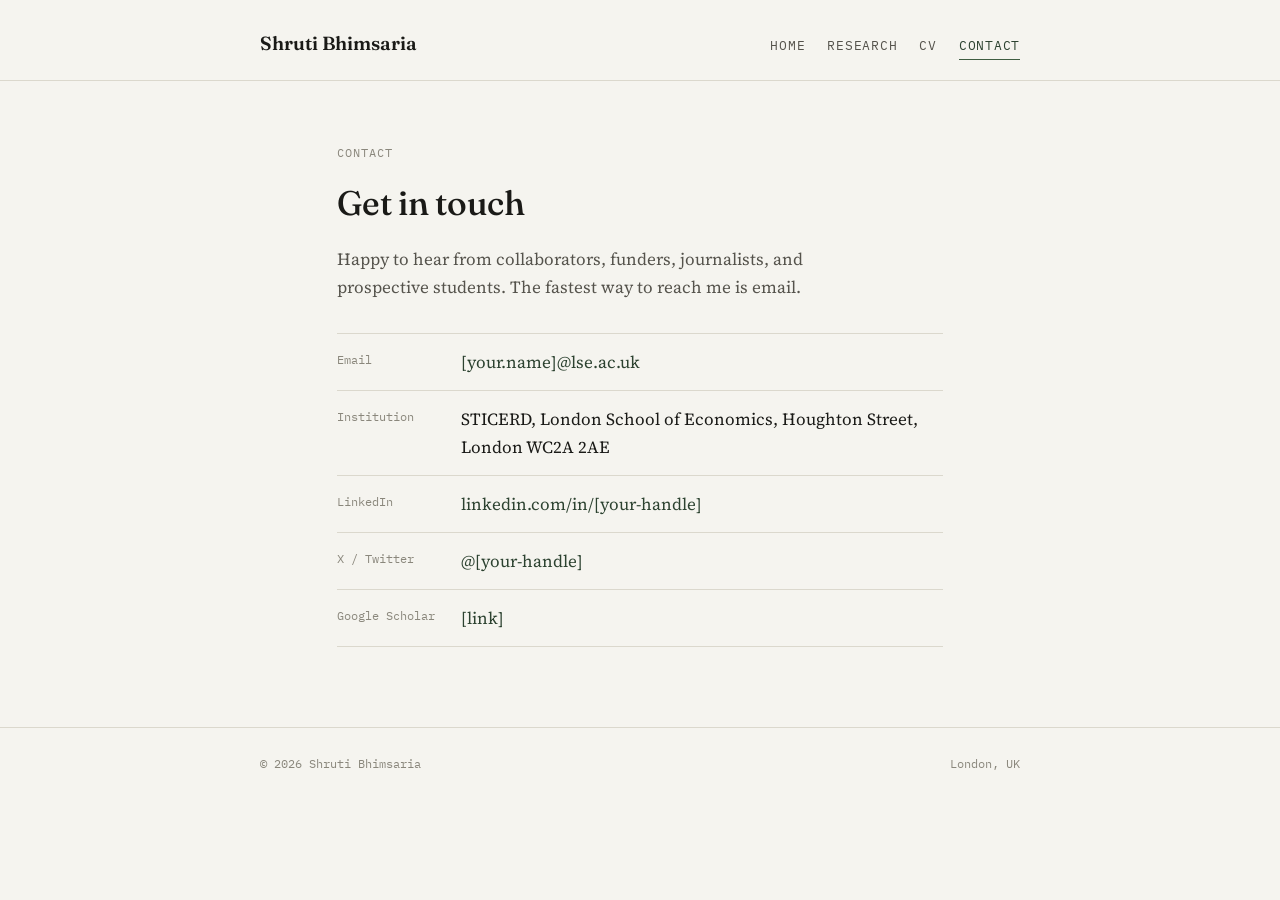
==== contact.html @ 3f06abe1 "Add files via upload" ====
<!DOCTYPE html>
<html lang="en">
<head>
<meta charset="UTF-8">
<meta name="viewport" content="width=device-width, initial-scale=1.0">
<title>Contact — Shruti Bhimsaria</title>
<link rel="stylesheet" href="style.css">
</head>
<body>

<header class="site-header">
  <div class="header-inner">
    <a class="site-title" href="index.html">Shruti Bhimsaria</a>
    <nav class="site-nav">
      <a href="index.html">Home</a>
      <a href="research.html">Research</a>
      <a href="cv.html">CV</a>
      <a href="contact.html" class="active">Contact</a>
    </nav>
  </div>
</header>

<main>

  <span class="label">Contact</span>
  <h1 style="font-size:34px; margin-top:10px;">Get in touch</h1>
  <p style="color:var(--ink-soft); max-width:56ch; margin-top:14px;">
    Happy to hear from collaborators, funders, journalists, and prospective students. The fastest way to reach me is email.
  </p>

  <ul class="contact-list" style="margin-top:32px;">
    <li>
      <span class="k">Email</span>
      <span><a href="mailto:s.bhimsaria@lse.ac.uk">[your.name]@lse.ac.uk</a></span>
    </li>
    <li>
      <span class="k">Institution</span>
      <span>STICERD, London School of Economics, Houghton Street, London WC2A 2AE</span>
    </li>
    <li>
      <span class="k">LinkedIn</span>
      <span><a href="#">linkedin.com/in/[your-handle]</a></span>
    </li>
    <li>
      <span class="k">X / Twitter</span>
      <span><a href="#">@[your-handle]</a></span>
    </li>
    <li>
      <span class="k">Google Scholar</span>
      <span><a href="#">[link]</a></span>
    </li>
  </ul>

</main>

<footer class="site-footer">
  <div class="footer-inner">
    <span>© <span id="year"></span> Shruti Bhimsaria</span>
    <span>London, UK</span>
  </div>
</footer>

<script>
  document.getElementById('year').textContent = new Date().getFullYear();
</script>

</body>
</html>
---- style.css ----
/* ===========================================================
   Shruti Bhimsaria — personal site
   Design: working-paper minimalism.
   Paper ground, forest-green accent (climate/econ association),
   Fraunces for display, Source Serif 4 for body, IBM Plex Mono
   for labels/metadata — the vocabulary of a research abstract.
   =========================================================== */

@import url('https://fonts.googleapis.com/css2?family=Fraunces:ital,opsz,wght@0,9..144,400;0,9..144,500;0,9..144,600;1,9..144,400&family=Source+Serif+4:ital,wght@0,400;0,500;0,600;1,400&family=IBM+Plex+Mono:wght@400;500&display=swap');

:root{
  --paper: #F5F4EF;
  --paper-raised: #FBFAF7;
  --ink: #1A1A17;
  --ink-soft: #55534C;
  --ink-faint: #8A877C;
  --accent: #3F5D42;
  --accent-deep: #2C4230;
  --accent-tint: #E9EEE6;
  --rule: #DBD8CD;
  --max-w: 760px;
  --side-pad: 6vw;
}

*{ box-sizing: border-box; }

html{ scroll-behavior: smooth; }

body{
  margin: 0;
  background: var(--paper);
  color: var(--ink);
  font-family: 'Source Serif 4', Georgia, serif;
  font-size: 17px;
  line-height: 1.65;
  -webkit-font-smoothing: antialiased;
}

a{ color: var(--accent-deep); text-decoration: none; }
a:hover{ text-decoration: underline; text-underline-offset: 3px; }
a:focus-visible, button:focus-visible{
  outline: 2px solid var(--accent);
  outline-offset: 3px;
}

.label{
  font-family: 'IBM Plex Mono', monospace;
  font-size: 12px;
  letter-spacing: 0.09em;
  text-transform: uppercase;
  color: var(--ink-faint);
}

h1, h2, h3{
  font-family: 'Fraunces', Georgia, serif;
  font-weight: 500;
  color: var(--ink);
  letter-spacing: -0.01em;
  margin: 0;
}

/* ---------- Header / Nav ---------- */

.site-header{
  border-bottom: 1px solid var(--rule);
  padding: 28px var(--side-pad) 20px;
}

.header-inner{
  max-width: var(--max-w);
  margin: 0 auto;
  display: flex;
  justify-content: space-between;
  align-items: baseline;
  flex-wrap: wrap;
  gap: 10px 28px;
}

.site-title{
  font-family: 'Fraunces', Georgia, serif;
  font-size: 19px;
  font-weight: 600;
  color: var(--ink);
  text-decoration: none;
  white-space: nowrap;
}
.site-title:hover{ text-decoration: none; opacity: 0.75; }

nav.site-nav{
  display: flex;
  gap: 22px;
  flex-wrap: wrap;
}

nav.site-nav a{
  font-family: 'IBM Plex Mono', monospace;
  font-size: 12.5px;
  letter-spacing: 0.06em;
  text-transform: uppercase;
  color: var(--ink-soft);
  padding-bottom: 3px;
  border-bottom: 1px solid transparent;
}
nav.site-nav a:hover{
  color: var(--accent-deep);
  text-decoration: none;
  border-bottom-color: var(--accent);
}
nav.site-nav a.active{
  color: var(--accent-deep);
  border-bottom-color: var(--accent);
}

/* ---------- Layout ---------- */

main{
  max-width: var(--max-w);
  margin: 0 auto;
  padding: 56px var(--side-pad) 80px;
}

.rule{
  border: none;
  border-top: 1px solid var(--rule);
  margin: 40px 0;
}

/* ---------- Home / cover-page hero ---------- */

.paper-frame{
  border: 1px solid var(--rule);
  background: var(--paper-raised);
  padding: 44px 40px;
  border-radius: 2px;
}

.paper-kicker{
  display: flex;
  justify-content: space-between;
  align-items: baseline;
  flex-wrap: wrap;
  gap: 8px 20px;
  margin-bottom: 26px;
}

.hero-name{
  font-size: clamp(34px, 5.5vw, 50px);
  line-height: 1.08;
  margin: 0 0 10px;
}

.hero-role{
  font-family: 'Source Serif 4', serif;
  font-style: italic;
  color: var(--ink-soft);
  font-size: 17px;
  margin: 0 0 28px;
  max-width: 56ch;
}

.abstract-label{
  font-family: 'IBM Plex Mono', monospace;
  font-size: 11.5px;
  letter-spacing: 0.1em;
  text-transform: uppercase;
  color: var(--accent-deep);
  display: block;
  margin-bottom: 10px;
}

.abstract{
  color: var(--ink);
  font-size: 16.5px;
}

.tags{
  display: flex;
  flex-wrap: wrap;
  gap: 8px;
  margin-top: 28px;
}

.tag{
  font-family: 'IBM Plex Mono', monospace;
  font-size: 11.5px;
  letter-spacing: 0.03em;
  color: var(--accent-deep);
  background: var(--accent-tint);
  border: 1px solid var(--rule);
  padding: 5px 10px;
  border-radius: 3px;
  white-space: nowrap;
}

/* ---------- Section blocks ---------- */

.section{ margin-top: 52px; }

.section-heading{
  display: flex;
  align-items: baseline;
  gap: 14px;
  margin-bottom: 20px;
}

.section-heading .num{
  font-family: 'IBM Plex Mono', monospace;
  font-size: 12px;
  color: var(--ink-faint);
}

.section-heading h2{ font-size: 22px; }

.entry{
  display: grid;
  grid-template-columns: 130px 1fr;
  gap: 4px 24px;
  padding: 16px 0;
  border-top: 1px solid var(--rule);
}
.entry:last-child{ border-bottom: 1px solid var(--rule); }

.entry .when{
  font-family: 'IBM Plex Mono', monospace;
  font-size: 12px;
  color: var(--ink-faint);
  padding-top: 3px;
}

.entry .what h3{
  font-size: 17px;
  font-weight: 500;
  margin-bottom: 4px;
}

.entry .what p{
  margin: 0;
  color: var(--ink-soft);
  font-size: 15.5px;
}

@media (max-width: 560px){
  .entry{ grid-template-columns: 1fr; gap: 2px; }
  .entry .when{ padding-top: 0; }
}

/* ---------- Footer ---------- */

.site-footer{
  border-top: 1px solid var(--rule);
  padding: 26px var(--side-pad) 40px;
}
.site-footer .footer-inner{
  max-width: var(--max-w);
  margin: 0 auto;
  display: flex;
  justify-content: space-between;
  flex-wrap: wrap;
  gap: 10px 20px;
  font-family: 'IBM Plex Mono', monospace;
  font-size: 12px;
  color: var(--ink-faint);
}

/* ---------- Misc components ---------- */

.btn{
  display: inline-block;
  font-family: 'IBM Plex Mono', monospace;
  font-size: 12.5px;
  letter-spacing: 0.05em;
  text-transform: uppercase;
  color: var(--paper-raised);
  background: var(--accent-deep);
  padding: 11px 18px;
  border-radius: 3px;
  border: 1px solid var(--accent-deep);
}
.btn:hover{
  background: var(--accent);
  border-color: var(--accent);
  text-decoration: none;
}

.contact-list{
  list-style: none;
  margin: 0;
  padding: 0;
}
.contact-list li{
  display: flex;
  gap: 14px;
  padding: 14px 0;
  border-top: 1px solid var(--rule);
}
.contact-list li:last-child{ border-bottom: 1px solid var(--rule); }
.contact-list .k{
  width: 110px;
  flex-shrink: 0;
  font-family: 'IBM Plex Mono', monospace;
  font-size: 12px;
  color: var(--ink-faint);
  padding-top: 2px;
}

.note{
  font-family: 'IBM Plex Mono', monospace;
  font-size: 12px;
  color: var(--ink-faint);
  background: var(--accent-tint);
  border: 1px dashed var(--rule);
  padding: 10px 14px;
  border-radius: 3px;
  margin-bottom: 28px;
}

.cv-download{
  display: flex;
  align-items: center;
  gap: 16px;
  flex-wrap: wrap;
  margin-bottom: 8px;
}

/* ---------- Read more toggle ---------- */

details.more{
  margin-top: 4px;
}

details.more summary{
  list-style: none;
  cursor: pointer;
  font-family: 'IBM Plex Mono', monospace;
  font-size: 12px;
  letter-spacing: 0.04em;
  text-transform: uppercase;
  color: var(--accent-deep);
  display: inline-block;
  padding-bottom: 2px;
  border-bottom: 1px solid var(--accent);
}
details.more summary::-webkit-details-marker{ display: none; }
details.more summary:hover{ color: var(--accent); }

details.more summary::after{
  content: " \2193";
}
details.more[open] summary::after{
  content: " \2191";
}
details.more[open] summary{
  margin-bottom: 12px;
}

details.more .more-body p{
  margin: 0 0 10px;
}
details.more .more-body p:last-child{ margin-bottom: 0; }
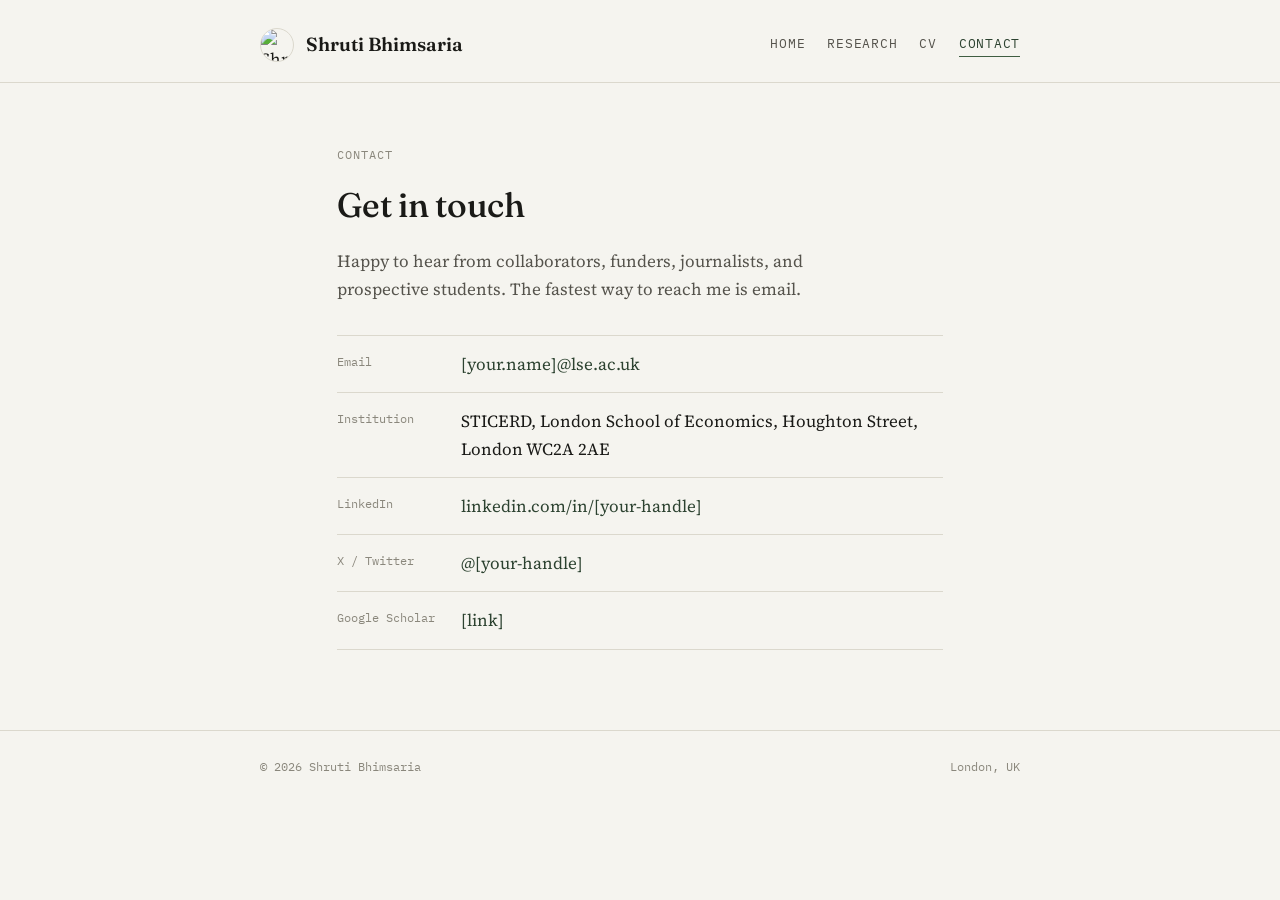
==== commit 7d25deb9: "Add files via upload" ====
--- a/contact.html
+++ b/contact.html
@@ -10,7 +10,10 @@
 
 <header class="site-header">
   <div class="header-inner">
-    <a class="site-title" href="index.html">Shruti Bhimsaria</a>
+    <div class="title-group">
+      <img class="avatar" src="images/headshot.jpg" alt="Shruti Bhimsaria">
+      <a class="site-title" href="index.html">Shruti Bhimsaria</a>
+    </div>
     <nav class="site-nav">
       <a href="index.html">Home</a>
       <a href="research.html">Research</a>
--- a/style.css
+++ b/style.css
@@ -24,6 +24,8 @@
 
 *{ box-sizing: border-box; }
 
+img{ max-width: 100%; display: block; }
+
 html{ scroll-behavior: smooth; }
 
 body{
@@ -71,9 +73,24 @@
   margin: 0 auto;
   display: flex;
   justify-content: space-between;
-  align-items: baseline;
+  align-items: center;
   flex-wrap: wrap;
   gap: 10px 28px;
+}
+
+.title-group{
+  display: flex;
+  align-items: center;
+  gap: 12px;
+}
+
+.avatar{
+  width: 34px;
+  height: 34px;
+  border-radius: 50%;
+  object-fit: cover;
+  border: 1px solid var(--rule);
+  flex-shrink: 0;
 }
 
 .site-title{
@@ -143,8 +160,27 @@
   margin-bottom: 26px;
 }
 
+.hero-top{
+  display: flex;
+  align-items: flex-start;
+  justify-content: space-between;
+  gap: 28px;
+  margin-bottom: 26px;
+}
+
+.hero-text{ flex: 1; min-width: 0; }
+
+.hero-photo{
+  width: 128px;
+  height: 128px;
+  border-radius: 50%;
+  object-fit: cover;
+  border: 1px solid var(--rule);
+  flex-shrink: 0;
+}
+
 .hero-name{
-  font-size: clamp(34px, 5.5vw, 50px);
+  font-size: clamp(30px, 5.5vw, 50px);
   line-height: 1.08;
   margin: 0 0 10px;
 }
@@ -154,7 +190,7 @@
   font-style: italic;
   color: var(--ink-soft);
   font-size: 17px;
-  margin: 0 0 28px;
+  margin: 0;
   max-width: 56ch;
 }
 
@@ -244,6 +280,49 @@
   .entry .when{ padding-top: 0; }
 }
 
+/* ---------- Mobile pass ---------- */
+
+@media (max-width: 640px){
+  :root{ --side-pad: 5vw; }
+
+  body{ font-size: 16px; }
+
+  .site-header{ padding: 20px var(--side-pad) 16px; }
+  main{ padding: 36px var(--side-pad) 60px; }
+
+  .paper-frame{ padding: 28px 22px; }
+
+  .paper-kicker{
+    flex-direction: column;
+    align-items: flex-start;
+    gap: 4px;
+  }
+
+  .hero-top{
+    flex-direction: column-reverse;
+    gap: 16px;
+  }
+
+  .hero-photo{
+    width: 88px;
+    height: 88px;
+  }
+
+  .tags{ gap: 6px; }
+  .tag{ font-size: 11px; padding: 4px 8px; }
+
+  .section{ margin-top: 40px; }
+  .section-heading h2{ font-size: 19px; }
+
+  .contact-list li{
+    flex-direction: column;
+    gap: 4px;
+  }
+  .contact-list .k{ width: auto; }
+
+  nav.site-nav{ gap: 14px 18px; }
+}
+
 /* ---------- Footer ---------- */
 
 .site-footer{
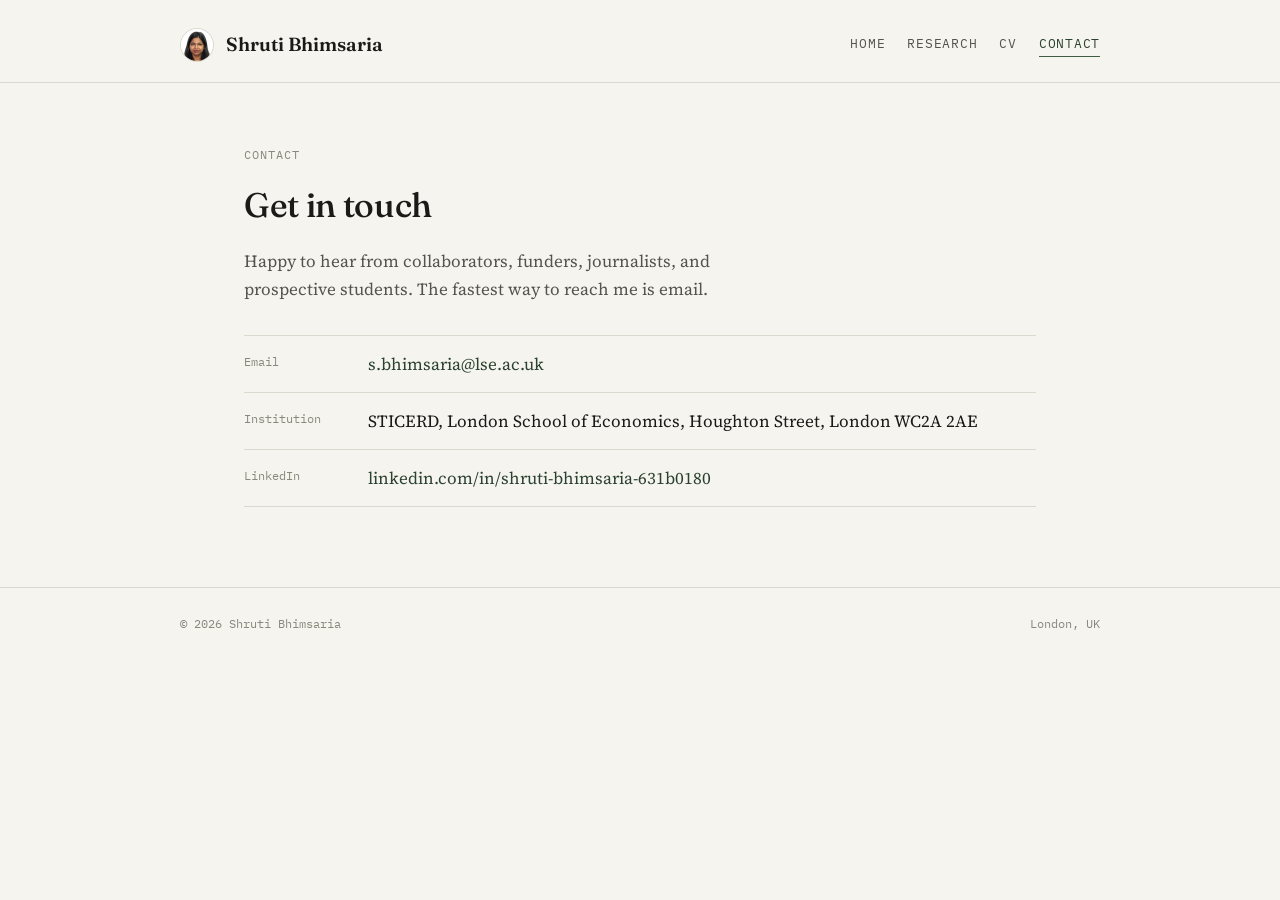
==== commit f4776b05: "Add files via upload" ====
--- a/contact.html
+++ b/contact.html
@@ -34,7 +34,7 @@
   <ul class="contact-list" style="margin-top:32px;">
     <li>
       <span class="k">Email</span>
-      <span><a href="mailto:s.bhimsaria@lse.ac.uk">[your.name]@lse.ac.uk</a></span>
+      <span><a href="mailto:s.bhimsaria@lse.ac.uk">s.bhimsaria@lse.ac.uk</a></span>
     </li>
     <li>
       <span class="k">Institution</span>
@@ -42,15 +42,7 @@
     </li>
     <li>
       <span class="k">LinkedIn</span>
-      <span><a href="#">linkedin.com/in/[your-handle]</a></span>
-    </li>
-    <li>
-      <span class="k">X / Twitter</span>
-      <span><a href="#">@[your-handle]</a></span>
-    </li>
-    <li>
-      <span class="k">Google Scholar</span>
-      <span><a href="#">[link]</a></span>
+      <span><a href="https://www.linkedin.com/in/shruti-bhimsaria-631b0180/" target="_blank" rel="noopener">linkedin.com/in/shruti-bhimsaria-631b0180</a></span>
     </li>
   </ul>
 
--- a/style.css
+++ b/style.css
@@ -18,8 +18,8 @@
   --accent-deep: #2C4230;
   --accent-tint: #E9EEE6;
   --rule: #DBD8CD;
-  --max-w: 760px;
-  --side-pad: 6vw;
+  --max-w: 920px;
+  --side-pad: 5vw;
 }
 
 *{ box-sizing: border-box; }
@@ -191,7 +191,7 @@
   color: var(--ink-soft);
   font-size: 17px;
   margin: 0;
-  max-width: 56ch;
+  max-width: 70ch;
 }
 
 .abstract-label{
@@ -207,6 +207,7 @@
 .abstract{
   color: var(--ink);
   font-size: 16.5px;
+  max-width: 68ch;
 }
 
 .tags{
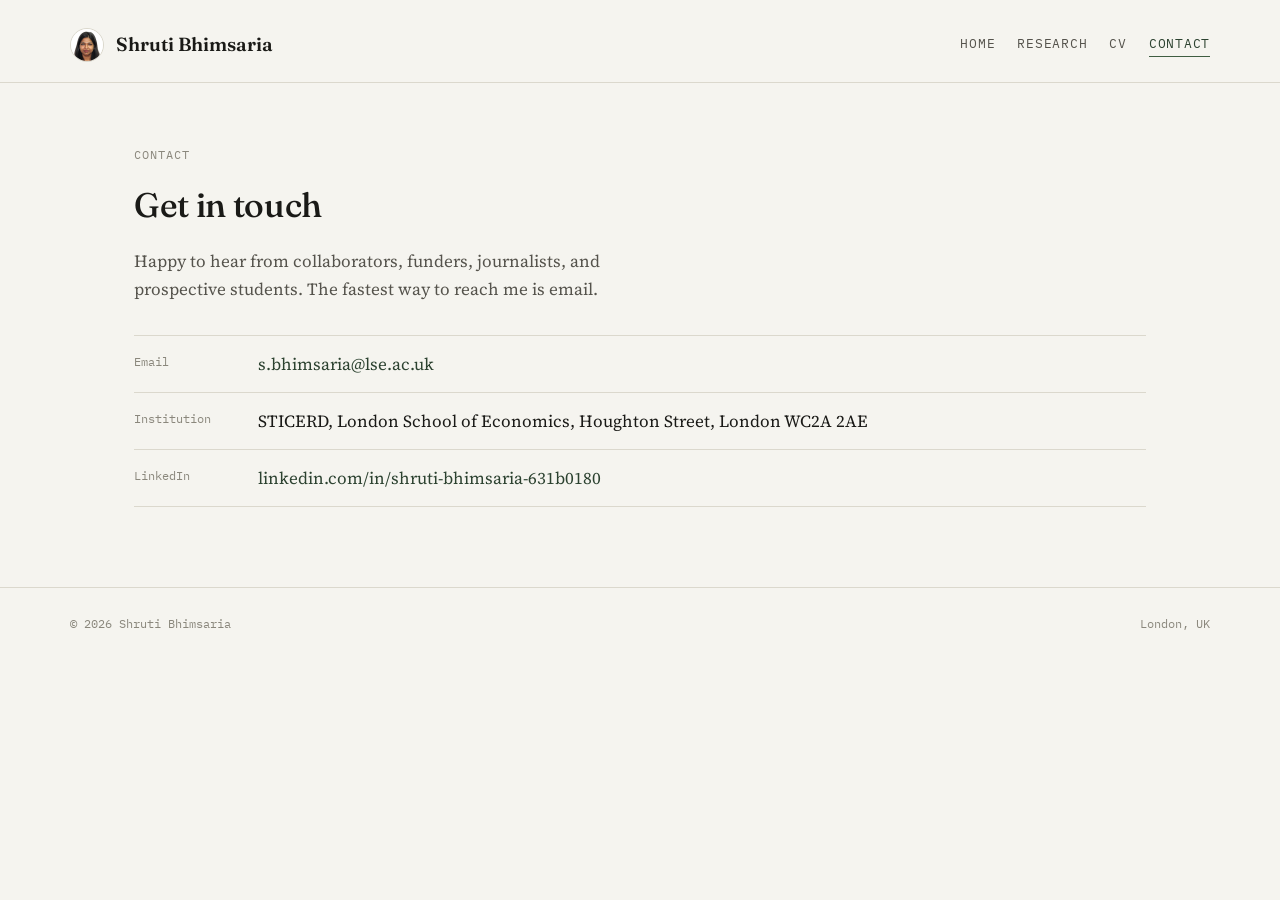
==== commit 65ae659a: "Add files via upload" ====
--- a/contact.html
+++ b/contact.html
@@ -4,6 +4,12 @@
 <meta charset="UTF-8">
 <meta name="viewport" content="width=device-width, initial-scale=1.0">
 <title>Contact — Shruti Bhimsaria</title>
+<meta name="description" content="Get in touch with Shruti Bhimsaria — Research and Policy Director, EEE Programme, LSE.">
+<link rel="canonical" href="https://shrutibhimsaria.github.io/contact.html">
+<meta property="og:type" content="website">
+<meta property="og:title" content="Contact — Shruti Bhimsaria">
+<meta property="og:url" content="https://shrutibhimsaria.github.io/contact.html">
+<meta property="og:image" content="https://shrutibhimsaria.github.io/images/headshot.jpg">
 <link rel="stylesheet" href="style.css">
 </head>
 <body>
--- a/style.css
+++ b/style.css
@@ -18,7 +18,7 @@
   --accent-deep: #2C4230;
   --accent-tint: #E9EEE6;
   --rule: #DBD8CD;
-  --max-w: 920px;
+  --max-w: 1140px;
   --side-pad: 5vw;
 }
 
@@ -163,16 +163,16 @@
 .hero-top{
   display: flex;
   align-items: flex-start;
-  justify-content: space-between;
-  gap: 28px;
+  justify-content: flex-start;
+  gap: 44px;
   margin-bottom: 26px;
 }
 
-.hero-text{ flex: 1; min-width: 0; }
+.hero-text{ min-width: 0; }
 
 .hero-photo{
-  width: 128px;
-  height: 128px;
+  width: 208px;
+  height: 208px;
   border-radius: 50%;
   object-fit: cover;
   border: 1px solid var(--rule);
@@ -182,32 +182,34 @@
 .hero-name{
   font-size: clamp(30px, 5.5vw, 50px);
   line-height: 1.08;
-  margin: 0 0 10px;
-}
-
-.hero-role{
+  margin: 0 0 14px;
+}
+
+.role-list{
+  list-style: none;
+  margin: 0;
+  padding: 0;
+}
+
+.role-list li{
   font-family: 'Source Serif 4', serif;
   font-style: italic;
   color: var(--ink-soft);
-  font-size: 17px;
-  margin: 0;
-  max-width: 70ch;
-}
-
-.abstract-label{
-  font-family: 'IBM Plex Mono', monospace;
-  font-size: 11.5px;
-  letter-spacing: 0.1em;
-  text-transform: uppercase;
-  color: var(--accent-deep);
-  display: block;
-  margin-bottom: 10px;
-}
+  font-size: 16px;
+  line-height: 1.5;
+  padding-left: 16px;
+  border-left: 2px solid var(--accent);
+  margin-bottom: 9px;
+}
+.role-list li:last-child{ margin-bottom: 0; }
 
 .abstract{
   color: var(--ink);
   font-size: 16.5px;
-  max-width: 68ch;
+  margin-top: 0;
+  text-align: justify;
+  text-justify: inter-word;
+  hyphens: auto;
 }
 
 .tags{
@@ -274,6 +276,9 @@
   margin: 0;
   color: var(--ink-soft);
   font-size: 15.5px;
+  text-align: justify;
+  text-justify: inter-word;
+  hyphens: auto;
 }
 
 @media (max-width: 560px){
@@ -300,14 +305,17 @@
   }
 
   .hero-top{
-    flex-direction: column-reverse;
-    gap: 16px;
+    flex-direction: column;
+    align-items: flex-start;
+    gap: 18px;
   }
 
   .hero-photo{
-    width: 88px;
-    height: 88px;
+    width: 100px;
+    height: 100px;
   }
+
+  .role-list li{ font-size: 15px; }
 
   .tags{ gap: 6px; }
   .tag{ font-size: 11px; padding: 4px 8px; }
@@ -437,3 +445,16 @@
   margin: 0 0 10px;
 }
 details.more .more-body p:last-child{ margin-bottom: 0; }
+
+.read-more{
+  display: inline-block;
+  margin-top: 6px;
+  font-family: 'IBM Plex Mono', monospace;
+  font-size: 12px;
+  letter-spacing: 0.04em;
+  text-transform: uppercase;
+  color: var(--accent-deep);
+  padding-bottom: 2px;
+  border-bottom: 1px solid var(--accent);
+}
+.read-more:hover{ color: var(--accent); text-decoration: none; }
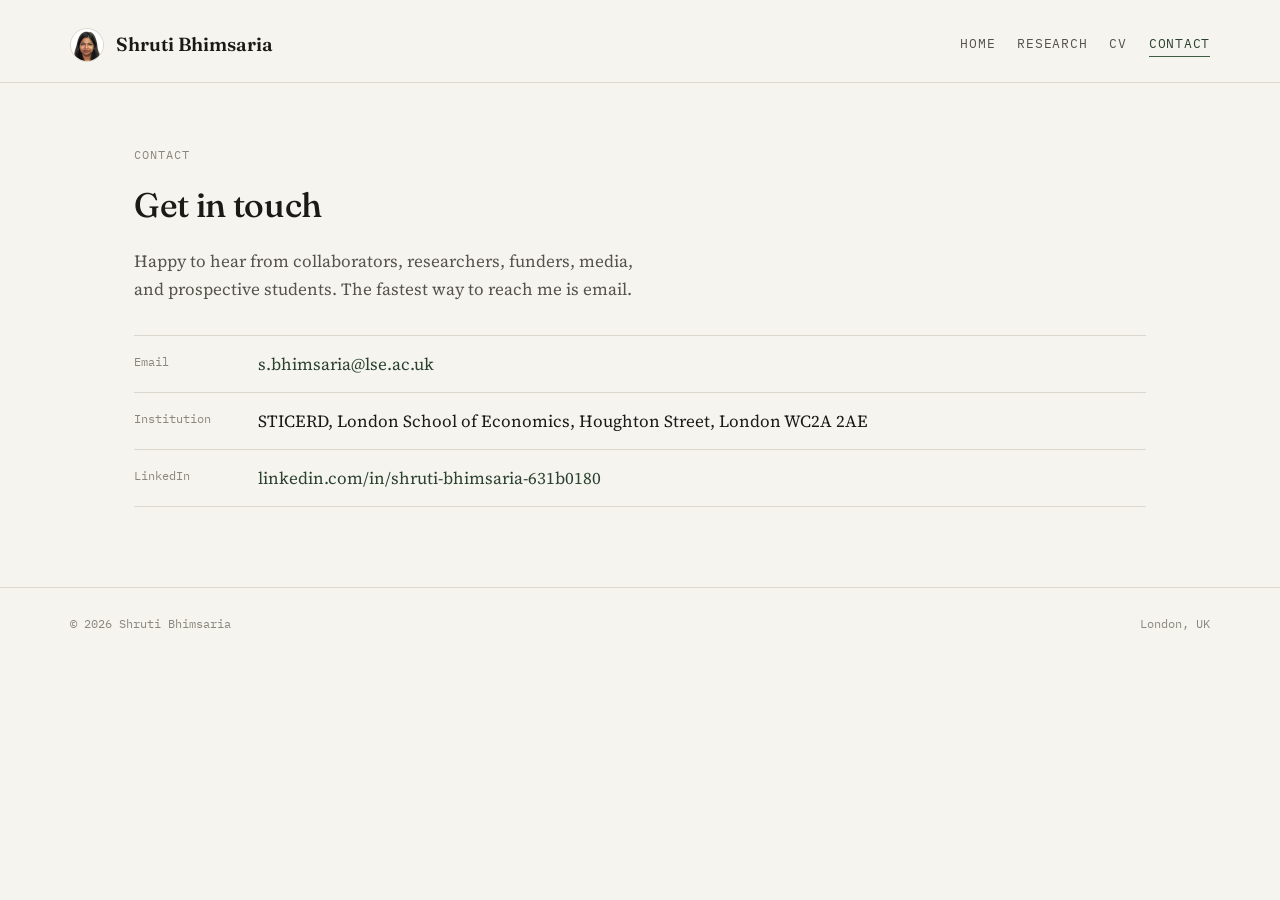
==== commit e5527296: "Update contact.html" ====
--- a/contact.html
+++ b/contact.html
@@ -34,7 +34,7 @@
   <span class="label">Contact</span>
   <h1 style="font-size:34px; margin-top:10px;">Get in touch</h1>
   <p style="color:var(--ink-soft); max-width:56ch; margin-top:14px;">
-    Happy to hear from collaborators, funders, journalists, and prospective students. The fastest way to reach me is email.
+    Happy to hear from collaborators, researchers, funders, media, and prospective students. The fastest way to reach me is email.
   </p>
 
   <ul class="contact-list" style="margin-top:32px;">
